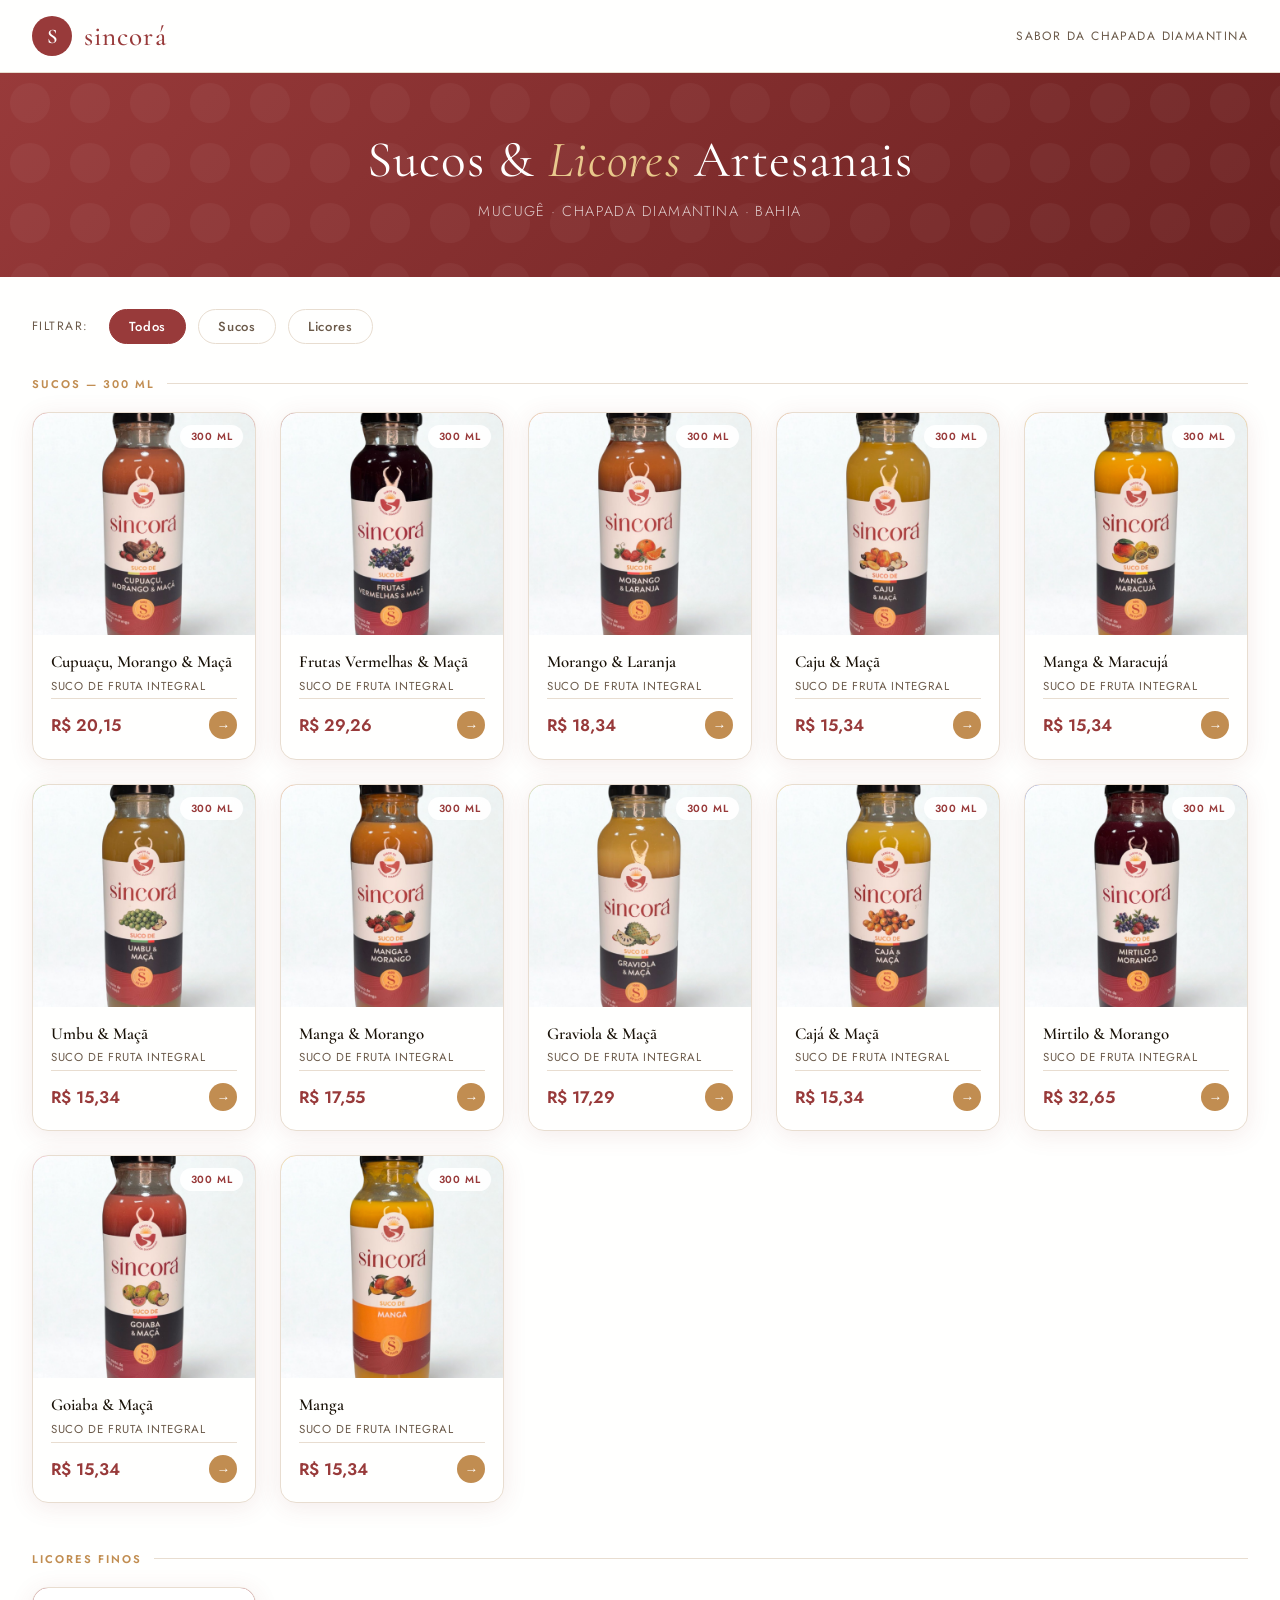
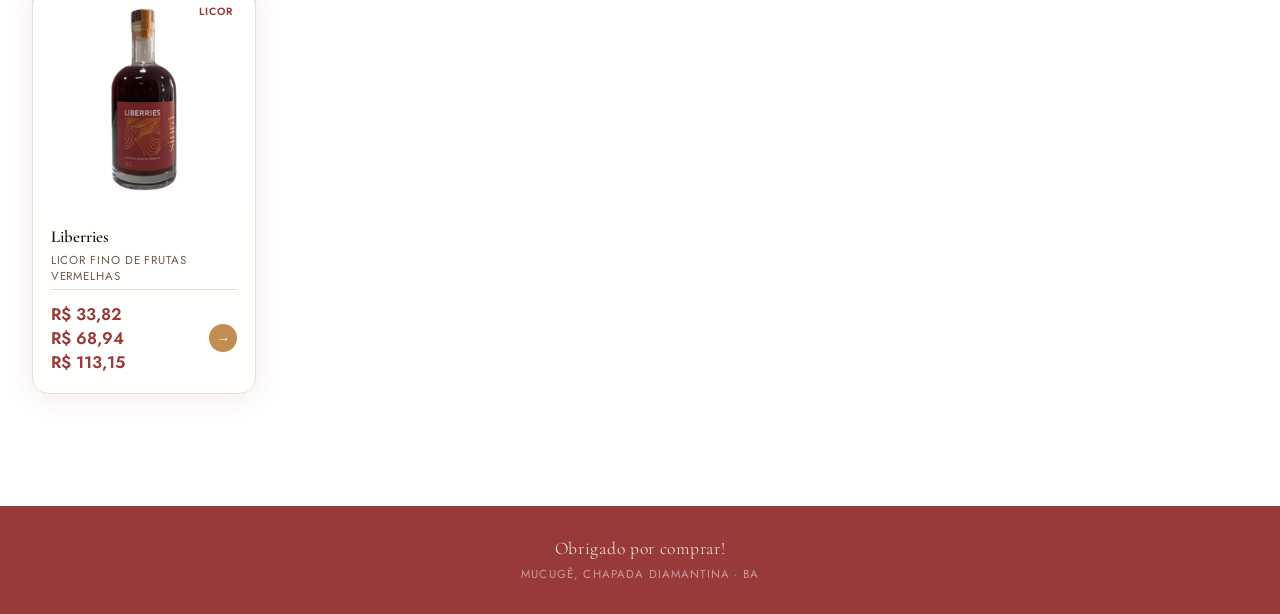
==== index.html @ 99c29a80 "alterei o local dos arquivos para a pasta root" ====
<!DOCTYPE html>
<html lang="pt-BR">
<head>
  <meta charset="UTF-8" />
  <meta name="viewport" content="width=device-width, initial-scale=1.0" />
  <title>Sincorá — Catálogo</title>
  <link rel="stylesheet" href="style.css" />
</head>
<body>

  <header class="site-header">
    <div class="header-inner">
      <a href="index.html" class="brand">
        <div class="brand-mark">S</div>
        <span class="brand-name">sincorá</span>
      </a>
      <span class="header-tagline">Sabor da Chapada Diamantina</span>
    </div>
  </header>

  <section class="hero-strip">
    <h1>Sucos &amp; <em>Licores</em> Artesanais</h1>
    <p>Mucugê · Chapada Diamantina · Bahia</p>
  </section>

  <div class="filter-bar">
    <span class="filter-label">Filtrar:</span>
    <button class="filter-btn active" data-filter="all">Todos</button>
    <button class="filter-btn" data-filter="suco">Sucos</button>
    <button class="filter-btn" data-filter="licor">Licores</button>
  </div>

  <main class="catalog">
    <p class="section-label" id="sucos-label">Sucos — 300 ml</p>
    <div class="catalog-grid" id="catalog-grid"></div>

    <p class="section-label" id="licores-label">Licores Finos</p>
    <div class="catalog-grid" id="licores-grid"></div>
  </main>

  <footer class="site-footer">
    <p>Obrigado por comprar!</p>
    <small>Mucugê, Chapada Diamantina · BA</small>
  </footer>

  <script src="script.js"></script>
  <script>
    const juiceGrid    = document.getElementById('catalog-grid');
    const licorGrid    = document.getElementById('licores-grid');
    const sucosLabel   = document.getElementById('sucos-label');
    const licoresLabel = document.getElementById('licores-label');

    let juiceIndex = 0, licorIndex = 0;

    sincora.products.forEach(p => {
      const isLicor = p.category === 'licor';
      const idx     = isLicor ? licorIndex++ : juiceIndex++;

      const card = document.createElement('a');
      card.className = 'product-card';
      card.href = `pages/product.html?id=${p.id}`;
      card.dataset.category = p.category;
      card.style.animationDelay = `${idx * 0.06}s`;

      card.innerHTML = `
        ${sincora.getVisualHTML(p, 'card', false)}
        <div class="card-body">
          <div class="card-name">${p.name}</div>
          <div class="card-volume">${isLicor ? (p.subtitle || 'Licor Fino') : 'Suco de Fruta Integral'}</div>
          <div class="card-footer">
            <span class="card-price">${isLicor ? 'R$ 33,82 <br> R$ 68,94 <br> R$ 113,15' : p.price}</span>
            <span class="card-cta">→</span>
          </div>
        </div>`;

      (isLicor ? licorGrid : juiceGrid).appendChild(card);
    });

    document.querySelectorAll('.filter-btn').forEach(btn => {
      btn.addEventListener('click', () => {
        document.querySelectorAll('.filter-btn').forEach(b => b.classList.remove('active'));
        btn.classList.add('active');
        const filter = btn.dataset.filter;
        document.querySelectorAll('.product-card').forEach(card => {
          card.classList.toggle('hidden', filter !== 'all' && card.dataset.category !== filter);
        });
        sucosLabel.style.display   = filter === 'licor' ? 'none' : '';
        licoresLabel.style.display = filter === 'suco'  ? 'none' : '';
      });
    });
  </script>
</body>
</html>
---- style.css ----
@import url('https://fonts.googleapis.com/css2?family=Cormorant+Garamond:ital,wght@0,300;0,400;0,500;0,600;1,300;1,400&family=Jost:wght@300;400;500;600&display=swap');

:root {
  --clr-primary: #983a3a;
  --clr-accent: #c18d51;
  --clr-bg: #FFFFFE;
  --clr-bg-warm: #faf6f0;
  --clr-text: #1a1208;
  --clr-text-muted: #6b5a4a;
  --clr-border: #e8ddd0;
  --radius-card: 16px;
  --shadow-card: 0 4px 24px rgba(152, 58, 58, 0.10);
  --shadow-hover: 0 12px 48px rgba(152, 58, 58, 0.22);
  --transition: 0.35s cubic-bezier(0.4, 0, 0.2, 1);
}

*, *::before, *::after { box-sizing: border-box; margin: 0; padding: 0; }

html { scroll-behavior: smooth; }

body {
  font-family: 'Jost', sans-serif;
  background: var(--clr-bg);
  color: var(--clr-text);
  min-height: 100vh;
  overflow-x: hidden;
}

/* ── HEADER ── */
.site-header {
  background: var(--clr-bg);
  border-bottom: 1px solid var(--clr-border);
  position: sticky;
  top: 0;
  z-index: 100;
  padding: 0 2rem;
}

.header-inner {
  max-width: 1280px;
  margin: 0 auto;
  display: flex;
  align-items: center;
  justify-content: space-between;
  height: 72px;
}

.brand {
  display: flex;
  align-items: center;
  gap: 12px;
  text-decoration: none;
}

.brand-mark {
  width: 40px;
  height: 40px;
  background: var(--clr-primary);
  border-radius: 50%;
  display: flex;
  align-items: center;
  justify-content: center;
  color: #fff;
  font-family: 'Cormorant Garamond', serif;
  font-size: 1.3rem;
  font-weight: 600;
  letter-spacing: -0.5px;
  flex-shrink: 0;
}

.brand-name {
  font-family: 'Cormorant Garamond', serif;
  font-size: 1.7rem;
  font-weight: 500;
  color: var(--clr-primary);
  letter-spacing: 0.04em;
}

.header-tagline {
  font-size: 0.75rem;
  letter-spacing: 0.12em;
  text-transform: uppercase;
  color: var(--clr-text-muted);
  font-weight: 400;
}

/* ── HERO STRIP ── */
.hero-strip {
  background: linear-gradient(135deg, var(--clr-primary) 0%, #6b2020 100%);
  color: #fff;
  text-align: center;
  padding: 3.5rem 2rem;
  position: relative;
  overflow: hidden;
}

.hero-strip::before {
  content: '';
  position: absolute;
  inset: 0;
  background: url("data:image/svg+xml,%3Csvg width='60' height='60' viewBox='0 0 60 60' xmlns='http://www.w3.org/2000/svg'%3E%3Cg fill='none' fill-rule='evenodd'%3E%3Cg fill='%23ffffff' fill-opacity='0.04'%3E%3Ccircle cx='30' cy='30' r='20'/%3E%3C/g%3E%3C/g%3E%3C/svg%3E") repeat;
  pointer-events: none;
}

.hero-strip h1 {
  font-family: 'Cormorant Garamond', serif;
  font-size: clamp(2rem, 5vw, 3.2rem);
  font-weight: 400;
  letter-spacing: 0.02em;
  margin-bottom: 0.6rem;
}

.hero-strip h1 em {
  font-style: italic;
  color: #e8c88a;
}

.hero-strip p {
  font-size: 0.9rem;
  letter-spacing: 0.1em;
  text-transform: uppercase;
  opacity: 0.75;
  font-weight: 300;
}

/* ── FILTER TABS ── */
.filter-bar {
  max-width: 1280px;
  margin: 0 auto;
  padding: 2rem 2rem 0;
  display: flex;
  gap: 0.75rem;
  align-items: center;
}

.filter-label {
  font-size: 0.75rem;
  letter-spacing: 0.12em;
  text-transform: uppercase;
  color: var(--clr-text-muted);
  margin-right: 0.5rem;
}

.filter-btn {
  background: none;
  border: 1.5px solid var(--clr-border);
  border-radius: 100px;
  padding: 0.45rem 1.2rem;
  font-family: 'Jost', sans-serif;
  font-size: 0.82rem;
  font-weight: 500;
  letter-spacing: 0.05em;
  color: var(--clr-text-muted);
  cursor: pointer;
  transition: var(--transition);
}

.filter-btn:hover,
.filter-btn.active {
  background: var(--clr-primary);
  border-color: var(--clr-primary);
  color: #fff;
}

/* ── CATALOG GRID ── */
.catalog {
  max-width: 1280px;
  margin: 0 auto;
  padding: 2rem;  
}

.section-label {
  font-size: 0.7rem;
  letter-spacing: 0.18em;
  text-transform: uppercase;
  color: var(--clr-accent);
  margin-bottom: 1.25rem;
  font-weight: 600;
  display: flex;
  align-items: center;
  gap: 0.75rem;
}

.section-label::after {
  content: '';
  flex: 1;
  height: 1px;
  background: var(--clr-border);
}

.catalog-grid {
  display: grid;
  grid-template-columns: repeat(auto-fill, minmax(220px, 1fr));
  gap: 1.5rem;
  margin-bottom: 3rem;
}

/* ── PRODUCT CARD ── */
.product-card {
  background: var(--clr-bg);
  border: 1.5px solid var(--clr-border);
  border-radius: var(--radius-card);
  overflow: hidden;
  text-decoration: none;
  color: inherit;
  display: flex;
  flex-direction: column;
  box-shadow: var(--shadow-card);
  transition: var(--transition);
  cursor: pointer;
  animation: fadeUp 0.5s ease both;
}

.product-card:hover {
  transform: translateY(-6px);
  box-shadow: var(--shadow-hover);
  border-color: var(--clr-accent);
}

@keyframes fadeUp {
  from { opacity: 0; transform: translateY(20px); }
  to   { opacity: 1; transform: translateY(0); }
}

.card-visual {
  aspect-ratio: 1;
  display: flex;
  align-items: center;
  justify-content: center;
  font-size: 4rem;
  position: relative;
  overflow: hidden;

}

.card-visual .ripple-bg {
  position: absolute;
  inset: -20%;
  border-radius: 50%;
  opacity: 0.15;
  filter: blur(20px);
}

.card-visual .emoji {
  position: relative;
  z-index: 1;
  filter: drop-shadow(0 4px 12px rgba(0,0,0,0.25));
  font-size: 3.5rem;
  transition: transform var(--transition);
}

.product-card:hover .emoji {
  transform: scale(1.15) rotate(-5deg);
}

.card-badge {
  position: absolute;
  top: 0.75rem;
  right: 0.75rem;
  background: rgba(255,255,255,0.92);
  border-radius: 100px;
  padding: 0.25rem 0.65rem;
  font-size: 0.65rem;
  font-weight: 600;
  letter-spacing: 0.08em;
  text-transform: uppercase;
  color: var(--clr-primary);
  backdrop-filter: blur(4px);
}

.card-body {
  padding: 1rem 1.1rem 1.2rem;
  flex: 1;
  display: flex;
  flex-direction: column;
  gap: 0.3rem;
}

.card-name {
  font-family: 'Cormorant Garamond', serif;
  font-size: 1.05rem;
  font-weight: 600;
  color: var(--clr-text);
  line-height: 1.3;
}

.card-volume {
  font-size: 0.72rem;
  letter-spacing: 0.08em;
  text-transform: uppercase;
  color: var(--clr-text-muted);
  font-weight: 400;
}

.card-footer {
  display: flex;
  align-items: center;
  justify-content: space-between;
  margin-top: auto;
  padding-top: 0.75rem;
  border-top: 1px solid var(--clr-border);
}

.card-price {
  font-size: 1.05rem;
  font-weight: 600;
  color: var(--clr-primary);
  font-family: 'Jost', sans-serif;
}

.card-cta {
  width: 28px;
  height: 28px;
  background: var(--clr-accent);
  border-radius: 50%;
  display: flex;
  align-items: center;
  justify-content: center;
  color: #fff;
  font-size: 0.85rem;
  line-height: 0;
  transition: var(--transition);
}

.product-card:hover .card-cta {
  background: var(--clr-primary);
  transform: scale(1.1);
}

/* ── FOOTER ── */
.site-footer {
  background: var(--clr-primary);
  color: rgba(255,255,255,0.9);
  text-align: center;
  padding: 2rem;
  margin-top: 2rem;
}

.site-footer p {
  font-family: 'Cormorant Garamond', serif;
  font-size: 1.1rem;
  font-weight: 300;
  letter-spacing: 0.04em;
}

.site-footer small {
  display: block;
  margin-top: 0.4rem;
  font-size: 0.72rem;
  letter-spacing: 0.1em;
  text-transform: uppercase;
  opacity: 0.55;
}

/* ── PRODUCT PAGE ── */
.product-page {
  max-width: 900px;
  margin: 0 auto;
  padding: 2rem;
}

.back-link {
  display: inline-flex;
  align-items: center;
  gap: 0.5rem;
  color: var(--clr-text-muted);
  text-decoration: none;
  font-size: 0.82rem;
  letter-spacing: 0.06em;
  text-transform: uppercase;
  font-weight: 500;
  margin-bottom: 2rem;
  transition: color var(--transition);
}

.back-link:hover { color: var(--clr-primary); }
.back-link span { font-size: 1.1rem; }

.product-layout {
  display: grid;
  grid-template-columns: 1fr 1fr;
  gap: 3rem;
  align-items: start;
}

.product-visual-panel {
  border-radius: 24px;
  aspect-ratio: 1;
  display: flex;
  align-items: center;
  justify-content: center;
  font-size: 8rem;
  position: relative;
  overflow: hidden;
}

.product-visual-panel .big-emoji {
  position: relative;
  z-index: 1;
  filter: drop-shadow(0 8px 32px rgba(0,0,0,0.3));
  animation: floatEmoji 3s ease-in-out infinite;
}

@keyframes floatEmoji {
  0%, 100% { transform: translateY(0) rotate(0deg); }
  50%       { transform: translateY(-12px) rotate(3deg); }
}

.product-info {
  padding-top: 0.5rem;
}

.product-category-badge {
  display: inline-block;
  font-size: 0.68rem;
  letter-spacing: 0.15em;
  text-transform: uppercase;
  font-weight: 600;
  color: var(--clr-accent);
  margin-bottom: 0.75rem;
}

.product-title {
  font-family: 'Cormorant Garamond', serif;
  font-size: clamp(1.8rem, 4vw, 2.6rem);
  font-weight: 500;
  line-height: 1.15;
  color: var(--clr-text);
  margin-bottom: 0.5rem;
}

.product-subtitle {
  font-size: 0.85rem;
  color: var(--clr-text-muted);
  font-style: italic;
  font-family: 'Cormorant Garamond', serif;
  margin-bottom: 1.5rem;
}

.product-price-box {
  background: var(--clr-bg-warm);
  border: 1.5px solid var(--clr-border);
  border-radius: 12px;
  padding: 1rem 1.25rem;
  margin-bottom: 1.5rem;
  display: flex;
  align-items: center;
  justify-content: space-between;
  gap: 1rem;
}

.price-label {
  font-size: 0.72rem;
  letter-spacing: 0.1em;
  text-transform: uppercase;
  color: var(--clr-text-muted);
  display: block;
  margin-bottom: 0.2rem;
}

.price-value {
  font-size: 1.9rem;
  font-weight: 600;
  color: var(--clr-primary);
  font-family: 'Jost', sans-serif;
  line-height: 1;
}

.volume-value {
  font-size: 1rem;
  color: var(--clr-text-muted);
  font-weight: 300;
  text-align: right;
}

.product-description {
  font-size: 0.95rem;
  line-height: 1.75;
  color: var(--clr-text-muted);
  margin-bottom: 1.5rem;
}

.product-tags {
  display: flex;
  flex-wrap: wrap;
  gap: 0.5rem;
  margin-bottom: 2rem;
}

.tag {
  background: rgba(152, 58, 58, 0.07);
  border: 1px solid rgba(152, 58, 58, 0.15);
  border-radius: 100px;
  padding: 0.3rem 0.85rem;
  font-size: 0.72rem;
  font-weight: 500;
  letter-spacing: 0.05em;
  color: var(--clr-primary);
}

.origin-strip {
  border-top: 1px solid var(--clr-border);
  padding-top: 1.25rem;
  display: flex;
  align-items: center;
  gap: 0.75rem;
}

.origin-icon {
  width: 36px;
  height: 36px;
  background: var(--clr-primary);
  border-radius: 50%;
  display: flex;
  align-items: center;
  justify-content: center;
  font-size: 1rem;
  flex-shrink: 0;
}

.origin-text {
  font-size: 0.8rem;
  color: var(--clr-text-muted);
  line-height: 1.5;
}

.origin-text strong {
  display: block;
  color: var(--clr-text);
  font-weight: 500;
  font-size: 0.82rem;
  margin-bottom: 0.1rem;
}

/* ── RESPONSIVE ── */
@media (max-width: 700px) {
  .product-layout {
    grid-template-columns: 1fr;
    gap: 1.5rem;
  }

  .product-visual-panel {
    max-width: 280px;
    margin: 0 auto;
    width: 100%;
  }

  .catalog-grid {
    grid-template-columns: repeat(auto-fill, minmax(160px, 1fr));
    gap: 1rem;
  }

  .header-tagline { display: none; }
}

@media (max-width: 420px) {
  .catalog-grid {
    grid-template-columns: 1fr 1fr;
  }

  .hero-strip { padding: 2rem 1rem; }
  .catalog, .product-page { padding: 1rem; }
}

/* ── PRODUCT IMAGES ── */
.card-img {
  position: absolute;
  inset: 0;
  width: 100%;
  height: 100%;
  object-fit: cover;
}
.card-emoji-fallback {
  position: absolute;
  inset: 0;
  display: flex;
  align-items: center;
  justify-content: center;
}
.product-img {
  position: relative;
  z-index: 1;
  width: 85%;
  height: 85%;
  object-fit: contain;
  filter: drop-shadow(0 8px 32px rgba(0,0,0,0.3));
}

/* ── HIDDEN (for filter) ── */
.product-card.hidden {
  display: none;
}
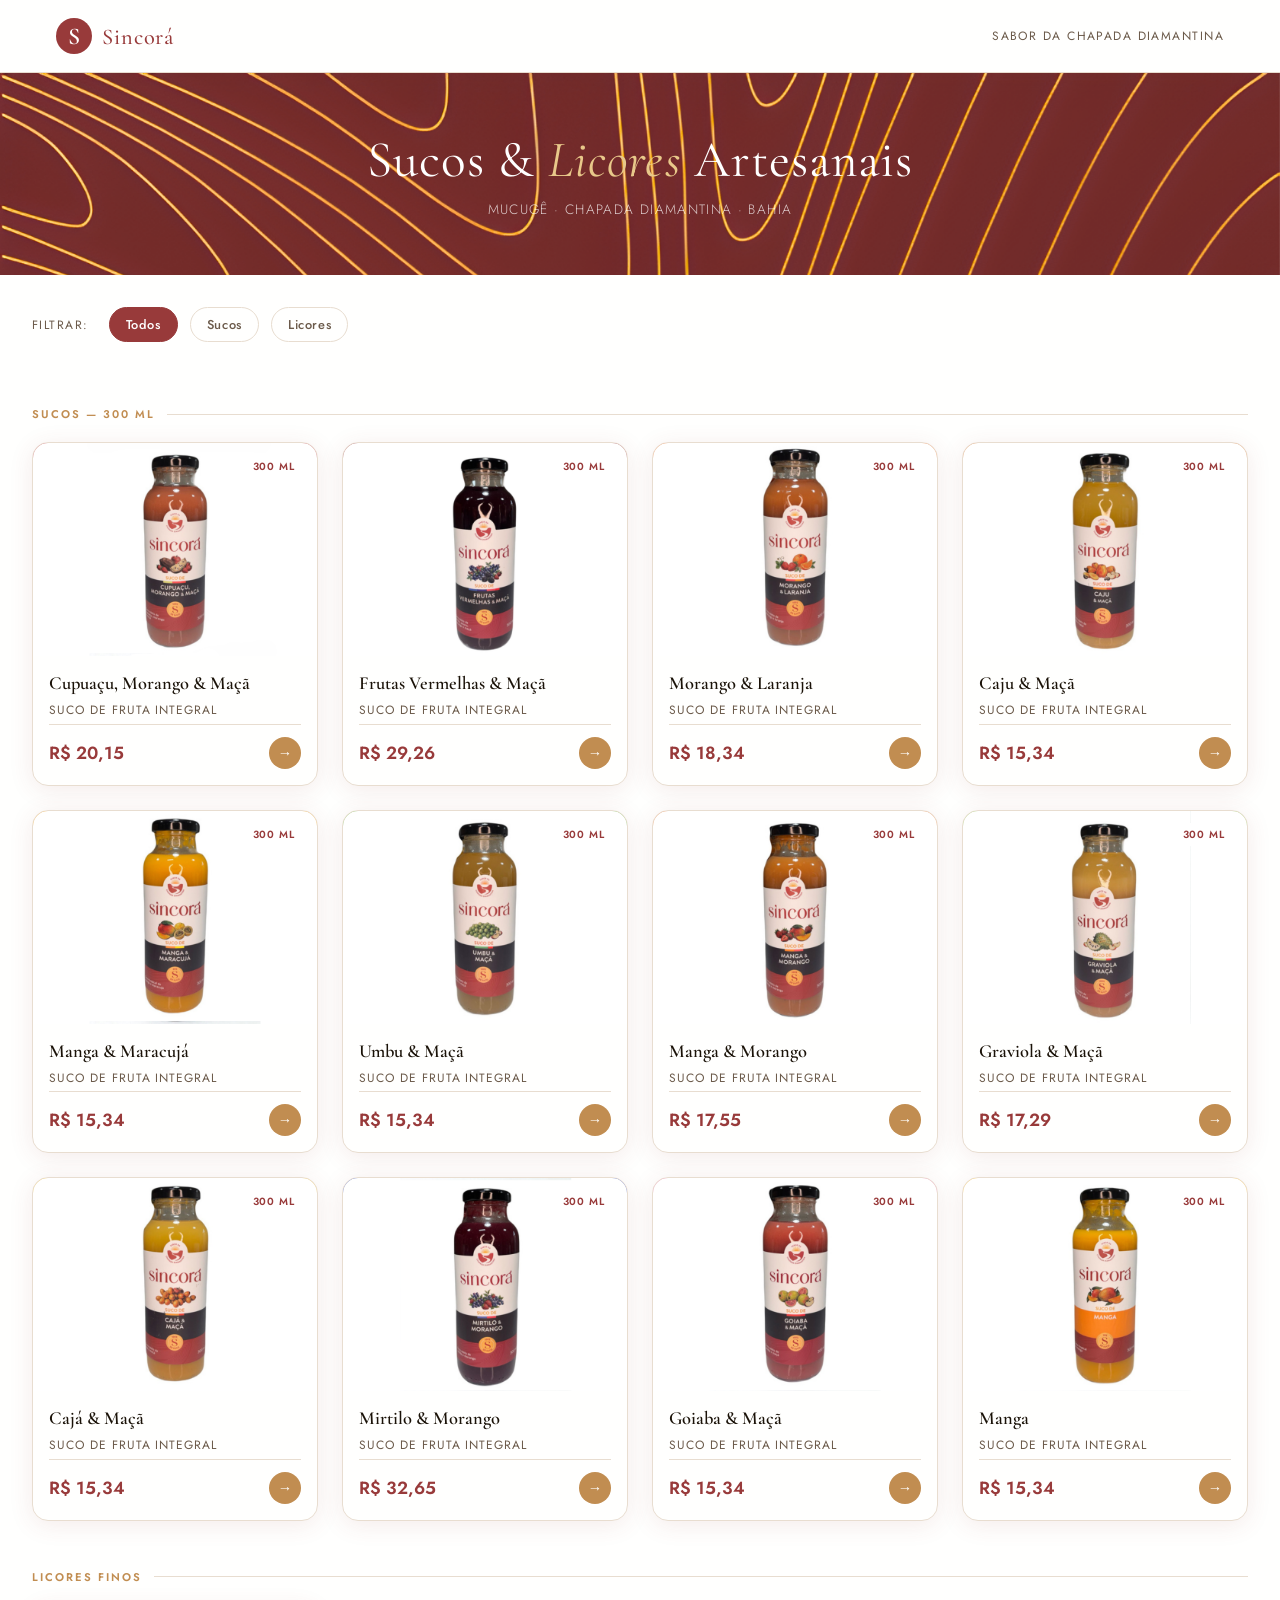
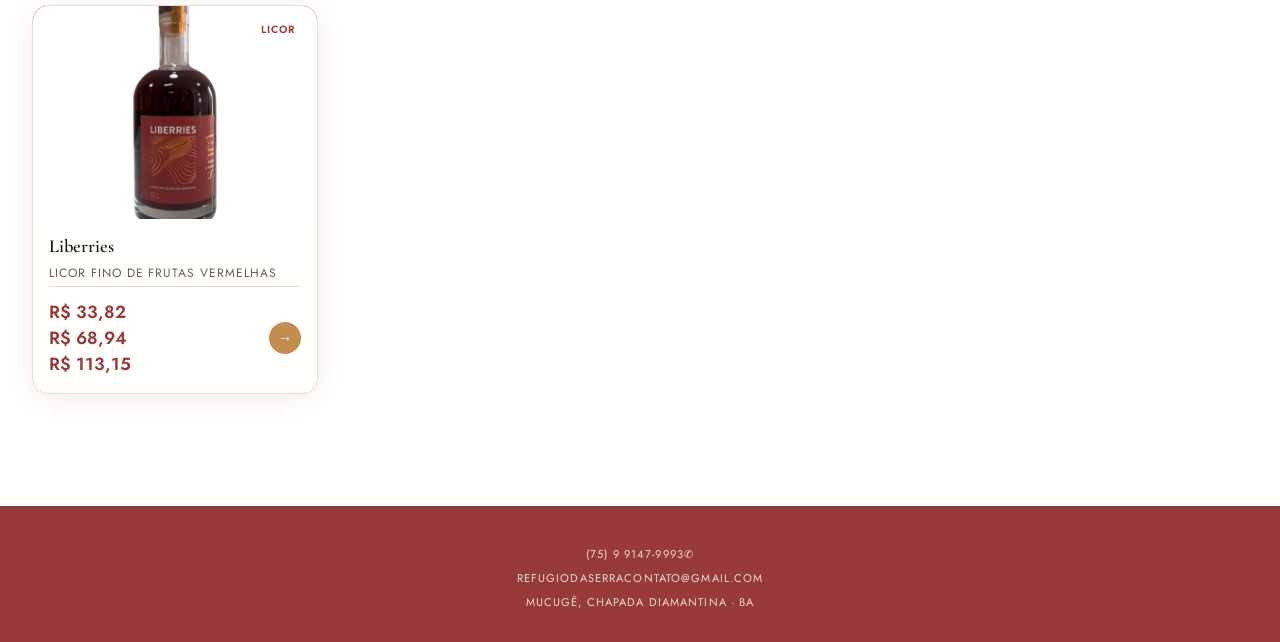
==== commit 1a074a0f: "Melhorado a interface mbile focando no uso em celulares e tablets. Também há mudanças pontuais no es" ====
--- a/index.html
+++ b/index.html
@@ -11,8 +11,10 @@
   <header class="site-header">
     <div class="header-inner">
       <a href="index.html" class="brand">
-        <div class="brand-mark">S</div>
-        <span class="brand-name">sincorá</span>
+        <div class="brand-mark">
+          S
+        </div>
+        <span class="brand-name">Sincorá</span>
       </a>
       <span class="header-tagline">Sabor da Chapada Diamantina</span>
     </div>
@@ -39,7 +41,8 @@
   </main>
 
   <footer class="site-footer">
-    <p>Obrigado por comprar!</p>
+    <small>(75) 9 9147-9993✆</small>
+    <small>refugiodaserracontato@gmail.com</small>
     <small>Mucugê, Chapada Diamantina · BA</small>
   </footer>
 
--- a/style.css
+++ b/style.css
@@ -26,14 +26,14 @@
   overflow-x: hidden;
 }
 
-/* ── HEADER ── */
+/* ── HEADER (Mobile Base) ── */
 .site-header {
   background: var(--clr-bg);
   border-bottom: 1px solid var(--clr-border);
   position: sticky;
   top: 0;
   z-index: 100;
-  padding: 0 2rem;
+  padding: 0 1.5rem;
 }
 
 .header-inner {
@@ -42,19 +42,19 @@
   display: flex;
   align-items: center;
   justify-content: space-between;
-  height: 72px;
+  height: 64px;
 }
 
 .brand {
   display: flex;
   align-items: center;
-  gap: 12px;
+  gap: 10px;
   text-decoration: none;
 }
 
 .brand-mark {
-  width: 40px;
-  height: 40px;
+  width: 36px;
+  height: 36px;
   background: var(--clr-primary);
   border-radius: 50%;
   display: flex;
@@ -62,7 +62,7 @@
   justify-content: center;
   color: #fff;
   font-family: 'Cormorant Garamond', serif;
-  font-size: 1.3rem;
+  font-size: 1.5rem;
   font-weight: 600;
   letter-spacing: -0.5px;
   flex-shrink: 0;
@@ -70,26 +70,25 @@
 
 .brand-name {
   font-family: 'Cormorant Garamond', serif;
-  font-size: 1.7rem;
+  font-size: 1.4rem;
   font-weight: 500;
   color: var(--clr-primary);
   letter-spacing: 0.04em;
 }
 
+/* Esconde a tagline no celular para poupar espaço */
 .header-tagline {
-  font-size: 0.75rem;
-  letter-spacing: 0.12em;
-  text-transform: uppercase;
-  color: var(--clr-text-muted);
-  font-weight: 400;
-}
-
-/* ── HERO STRIP ── */
+  display: none; 
+}
+
+/* ── HERO STRIP (Mobile Base) ── */
 .hero-strip {
-  background: linear-gradient(135deg, var(--clr-primary) 0%, #6b2020 100%);
+  background-image: url(./images/background.png);
+  background-repeat: no-repeat;
+  background-size: cover;
   color: #fff;
   text-align: center;
-  padding: 3.5rem 2rem;
+  padding: 2.5rem 1.5rem;
   position: relative;
   overflow: hidden;
 }
@@ -98,16 +97,16 @@
   content: '';
   position: absolute;
   inset: 0;
-  background: url("data:image/svg+xml,%3Csvg width='60' height='60' viewBox='0 0 60 60' xmlns='http://www.w3.org/2000/svg'%3E%3Cg fill='none' fill-rule='evenodd'%3E%3Cg fill='%23ffffff' fill-opacity='0.04'%3E%3Ccircle cx='30' cy='30' r='20'/%3E%3C/g%3E%3C/g%3E%3C/svg%3E") repeat;
-  pointer-events: none;
+  filter: brightness(0.1);
 }
 
 .hero-strip h1 {
   font-family: 'Cormorant Garamond', serif;
-  font-size: clamp(2rem, 5vw, 3.2rem);
+  font-size: 2rem;
   font-weight: 400;
   letter-spacing: 0.02em;
-  margin-bottom: 0.6rem;
+  margin-bottom: 0.5rem;
+  position: relative;
 }
 
 .hero-strip h1 em {
@@ -116,21 +115,29 @@
 }
 
 .hero-strip p {
-  font-size: 0.9rem;
+  font-size: 0.85rem;
   letter-spacing: 0.1em;
   text-transform: uppercase;
   opacity: 0.75;
   font-weight: 300;
-}
-
-/* ── FILTER TABS ── */
+  position: relative;
+}
+
+/* ── FILTER TABS (Mobile Base - Scroll Horizontal) ── */
 .filter-bar {
   max-width: 1280px;
   margin: 0 auto;
-  padding: 2rem 2rem 0;
+  padding: 1.5rem 1.5rem 0;
   display: flex;
   gap: 0.75rem;
   align-items: center;
+  overflow-x: auto; /* Permite scroll horizontal no mobile */
+  scrollbar-width: none; /* Esconde scrollbar no Firefox */
+  -ms-overflow-style: none;  /* Esconde scrollbar no IE and Edge */
+}
+
+.filter-bar::-webkit-scrollbar {
+  display: none; /* Esconde scrollbar no Chrome/Safari */
 }
 
 .filter-label {
@@ -139,19 +146,21 @@
   text-transform: uppercase;
   color: var(--clr-text-muted);
   margin-right: 0.5rem;
+  white-space: nowrap;
 }
 
 .filter-btn {
   background: none;
   border: 1.5px solid var(--clr-border);
   border-radius: 100px;
-  padding: 0.45rem 1.2rem;
+  padding: 0.45rem 1rem;
   font-family: 'Jost', sans-serif;
-  font-size: 0.82rem;
+  font-size: 0.8rem;
   font-weight: 500;
   letter-spacing: 0.05em;
   color: var(--clr-text-muted);
   cursor: pointer;
+  white-space: nowrap;
   transition: var(--transition);
 }
 
@@ -162,11 +171,11 @@
   color: #fff;
 }
 
-/* ── CATALOG GRID ── */
+/* ── CATALOG GRID (Mobile Base - UMA COLUNA) ── */
 .catalog {
   max-width: 1280px;
   margin: 0 auto;
-  padding: 2rem;  
+  padding: 1.5rem;  
 }
 
 .section-label {
@@ -190,8 +199,8 @@
 
 .catalog-grid {
   display: grid;
-  grid-template-columns: repeat(auto-fill, minmax(220px, 1fr));
-  gap: 1.5rem;
+  grid-template-columns: 1fr; /* UMA COLUNA PADRÃO PARA MOBILE */
+  gap: 1.25rem;
   margin-bottom: 3rem;
 }
 
@@ -211,10 +220,8 @@
   animation: fadeUp 0.5s ease both;
 }
 
-.product-card:hover {
-  transform: translateY(-6px);
-  box-shadow: var(--shadow-hover);
-  border-color: var(--clr-accent);
+.product-card:active {
+  transform: scale(0.98);
 }
 
 @keyframes fadeUp {
@@ -223,14 +230,13 @@
 }
 
 .card-visual {
-  aspect-ratio: 1;
+  aspect-ratio: 4/3; /* Proporção um pouco mais retangular no mobile para não ocupar a tela toda */
   display: flex;
   align-items: center;
   justify-content: center;
   font-size: 4rem;
   position: relative;
   overflow: hidden;
-
 }
 
 .card-visual .ripple-bg {
@@ -247,10 +253,6 @@
   filter: drop-shadow(0 4px 12px rgba(0,0,0,0.25));
   font-size: 3.5rem;
   transition: transform var(--transition);
-}
-
-.product-card:hover .emoji {
-  transform: scale(1.15) rotate(-5deg);
 }
 
 .card-badge {
@@ -266,10 +268,11 @@
   text-transform: uppercase;
   color: var(--clr-primary);
   backdrop-filter: blur(4px);
+  z-index: 2;
 }
 
 .card-body {
-  padding: 1rem 1.1rem 1.2rem;
+  padding: 1rem;
   flex: 1;
   display: flex;
   flex-direction: column;
@@ -278,14 +281,14 @@
 
 .card-name {
   font-family: 'Cormorant Garamond', serif;
-  font-size: 1.05rem;
+  font-size: 1.15rem;
   font-weight: 600;
   color: var(--clr-text);
   line-height: 1.3;
 }
 
 .card-volume {
-  font-size: 0.72rem;
+  font-size: 0.75rem;
   letter-spacing: 0.08em;
   text-transform: uppercase;
   color: var(--clr-text-muted);
@@ -302,61 +305,55 @@
 }
 
 .card-price {
-  font-size: 1.05rem;
+  font-size: 1.1rem;
   font-weight: 600;
   color: var(--clr-primary);
   font-family: 'Jost', sans-serif;
 }
 
 .card-cta {
-  width: 28px;
-  height: 28px;
+  width: 32px;
+  height: 32px;
   background: var(--clr-accent);
   border-radius: 50%;
   display: flex;
   align-items: center;
   justify-content: center;
   color: #fff;
-  font-size: 0.85rem;
+  font-size: 0.9rem;
   line-height: 0;
   transition: var(--transition);
 }
 
-.product-card:hover .card-cta {
-  background: var(--clr-primary);
-  transform: scale(1.1);
-}
-
-/* ── FOOTER ── */
+/* ── FOOTER (Mobile Base) ── */
 .site-footer {
   background: var(--clr-primary);
   color: rgba(255,255,255,0.9);
   text-align: center;
-  padding: 2rem;
+  padding: 2rem 1.5rem;
   margin-top: 2rem;
 }
 
 .site-footer p {
-  font-family: 'Cormorant Garamond', serif;
-  font-size: 1.1rem;
+  font-size: 1rem;
   font-weight: 300;
   letter-spacing: 0.04em;
 }
 
 .site-footer small {
   display: block;
-  margin-top: 0.4rem;
-  font-size: 0.72rem;
+  margin-top: 0.5rem;
+  font-size: 0.7rem;
   letter-spacing: 0.1em;
   text-transform: uppercase;
-  opacity: 0.55;
-}
-
-/* ── PRODUCT PAGE ── */
+  opacity: 0.9;
+}
+
+/* ── PRODUCT PAGE (Mobile Base - UMA COLUNA) ── */
 .product-page {
   max-width: 900px;
   margin: 0 auto;
-  padding: 2rem;
+  padding: 1.5rem;
 }
 
 .back-link {
@@ -369,29 +366,27 @@
   letter-spacing: 0.06em;
   text-transform: uppercase;
   font-weight: 500;
-  margin-bottom: 2rem;
-  transition: color var(--transition);
-}
-
-.back-link:hover { color: var(--clr-primary); }
-.back-link span { font-size: 1.1rem; }
+  margin-bottom: 1.5rem;
+}
 
 .product-layout {
   display: grid;
-  grid-template-columns: 1fr 1fr;
-  gap: 3rem;
-  align-items: start;
+  grid-template-columns: 1fr; /* UMA COLUNA PADRÃO PARA MOBILE */
+  gap: 1.5rem;
 }
 
 .product-visual-panel {
-  border-radius: 24px;
+  border-radius: 20px;
   aspect-ratio: 1;
   display: flex;
   align-items: center;
   justify-content: center;
-  font-size: 8rem;
+  font-size: 6rem;
   position: relative;
   overflow: hidden;
+  width: 100%;
+  max-width: 320px; /* Evita que a imagem fique gigante no mobile */
+  margin: 0 auto;
 }
 
 .product-visual-panel .big-emoji {
@@ -399,11 +394,6 @@
   z-index: 1;
   filter: drop-shadow(0 8px 32px rgba(0,0,0,0.3));
   animation: floatEmoji 3s ease-in-out infinite;
-}
-
-@keyframes floatEmoji {
-  0%, 100% { transform: translateY(0) rotate(0deg); }
-  50%       { transform: translateY(-12px) rotate(3deg); }
 }
 
 .product-info {
@@ -422,7 +412,7 @@
 
 .product-title {
   font-family: 'Cormorant Garamond', serif;
-  font-size: clamp(1.8rem, 4vw, 2.6rem);
+  font-size: 2rem;
   font-weight: 500;
   line-height: 1.15;
   color: var(--clr-text);
@@ -441,7 +431,7 @@
   background: var(--clr-bg-warm);
   border: 1.5px solid var(--clr-border);
   border-radius: 12px;
-  padding: 1rem 1.25rem;
+  padding: 1rem;
   margin-bottom: 1.5rem;
   display: flex;
   align-items: center;
@@ -459,7 +449,7 @@
 }
 
 .price-value {
-  font-size: 1.9rem;
+  font-size: 1.6rem;
   font-weight: 600;
   color: var(--clr-primary);
   font-family: 'Jost', sans-serif;
@@ -467,7 +457,7 @@
 }
 
 .volume-value {
-  font-size: 1rem;
+  font-size: 0.9rem;
   color: var(--clr-text-muted);
   font-weight: 300;
   text-align: right;
@@ -475,7 +465,7 @@
 
 .product-description {
   font-size: 0.95rem;
-  line-height: 1.75;
+  line-height: 1.6;
   color: var(--clr-text-muted);
   margin-bottom: 1.5rem;
 }
@@ -484,7 +474,7 @@
   display: flex;
   flex-wrap: wrap;
   gap: 0.5rem;
-  margin-bottom: 2rem;
+  margin-bottom: 1.5rem;
 }
 
 .tag {
@@ -532,51 +522,21 @@
   margin-bottom: 0.1rem;
 }
 
-/* ── RESPONSIVE ── */
-@media (max-width: 700px) {
-  .product-layout {
-    grid-template-columns: 1fr;
-    gap: 1.5rem;
-  }
-
-  .product-visual-panel {
-    max-width: 280px;
-    margin: 0 auto;
-    width: 100%;
-  }
-
-  .catalog-grid {
-    grid-template-columns: repeat(auto-fill, minmax(160px, 1fr));
-    gap: 1rem;
-  }
-
-  .header-tagline { display: none; }
-}
-
-@media (max-width: 420px) {
-  .catalog-grid {
-    grid-template-columns: 1fr 1fr;
-  }
-
-  .hero-strip { padding: 2rem 1rem; }
-  .catalog, .product-page { padding: 1rem; }
-}
-
-/* ── PRODUCT IMAGES ── */
-.card-img {
+/* ── IMAGENS & HIDDEN CLASS ── */
+.card-img, .card-emoji-fallback {
   position: absolute;
   inset: 0;
   width: 100%;
   height: 100%;
   object-fit: cover;
 }
+
 .card-emoji-fallback {
-  position: absolute;
-  inset: 0;
   display: flex;
   align-items: center;
   justify-content: center;
 }
+
 .product-img {
   position: relative;
   z-index: 1;
@@ -586,7 +546,72 @@
   filter: drop-shadow(0 8px 32px rgba(0,0,0,0.3));
 }
 
-/* ── HIDDEN (for filter) ── */
 .product-card.hidden {
   display: none;
 }
+
+/* ========================================= */
+/* ── MEDIA QUERIES (PROGRESSIVE ENHANCEMENT) */
+/* ========================================= */
+
+/* TABLETS (A partir de 768px) */
+@media (min-width: 768px) {
+  .header-inner { height: 72px; padding: 0 2rem; }
+  .header-tagline { display: block; font-size: 0.75rem; letter-spacing: 0.12em; text-transform: uppercase; color: var(--clr-text-muted); }
+  
+  .hero-strip { padding: 3.5rem 2rem; }
+  .hero-strip h1 { font-size: 2.8rem; }
+  
+  .catalog, .filter-bar, .product-page { padding: 2rem; }
+  
+  /* No tablet, podemos usar 2 colunas para melhor aproveitamento */
+  .catalog-grid {
+    grid-template-columns: repeat(2, 1fr);
+    gap: 1.5rem;
+  }
+
+  .product-layout {
+    grid-template-columns: 1fr 1fr;
+    gap: 2rem;
+    align-items: start;
+  }
+
+  .product-visual-panel {
+    max-width: 100%; /* Volta a preencher a coluna */
+    font-size: 8rem;
+  }
+}
+
+/* DESKTOPS (A partir de 1024px) */
+@media (min-width: 1024px) {
+  .hero-strip h1 { font-size: 3.2rem; }
+  
+  /* No desktop, deixamos o grid preencher automaticamente com colunas */
+  .catalog-grid {
+    grid-template-columns: repeat(auto-fill, minmax(240px, 1fr));
+  }
+
+  .product-layout {
+    gap: 3rem;
+  }
+
+  .product-title {
+    font-size: 2.6rem;
+  }
+
+  /* Efeitos de Hover ativados apenas para dispositivos com mouse (desktop) */
+  .product-card:hover {
+    transform: translateY(-6px);
+    box-shadow: var(--shadow-hover);
+    border-color: var(--clr-accent);
+  }
+
+  .product-card:hover .emoji {
+    transform: scale(1.15) rotate(-5deg);
+  }
+
+  .product-card:hover .card-cta {
+    background: var(--clr-primary);
+    transform: scale(1.1);
+  }
+}
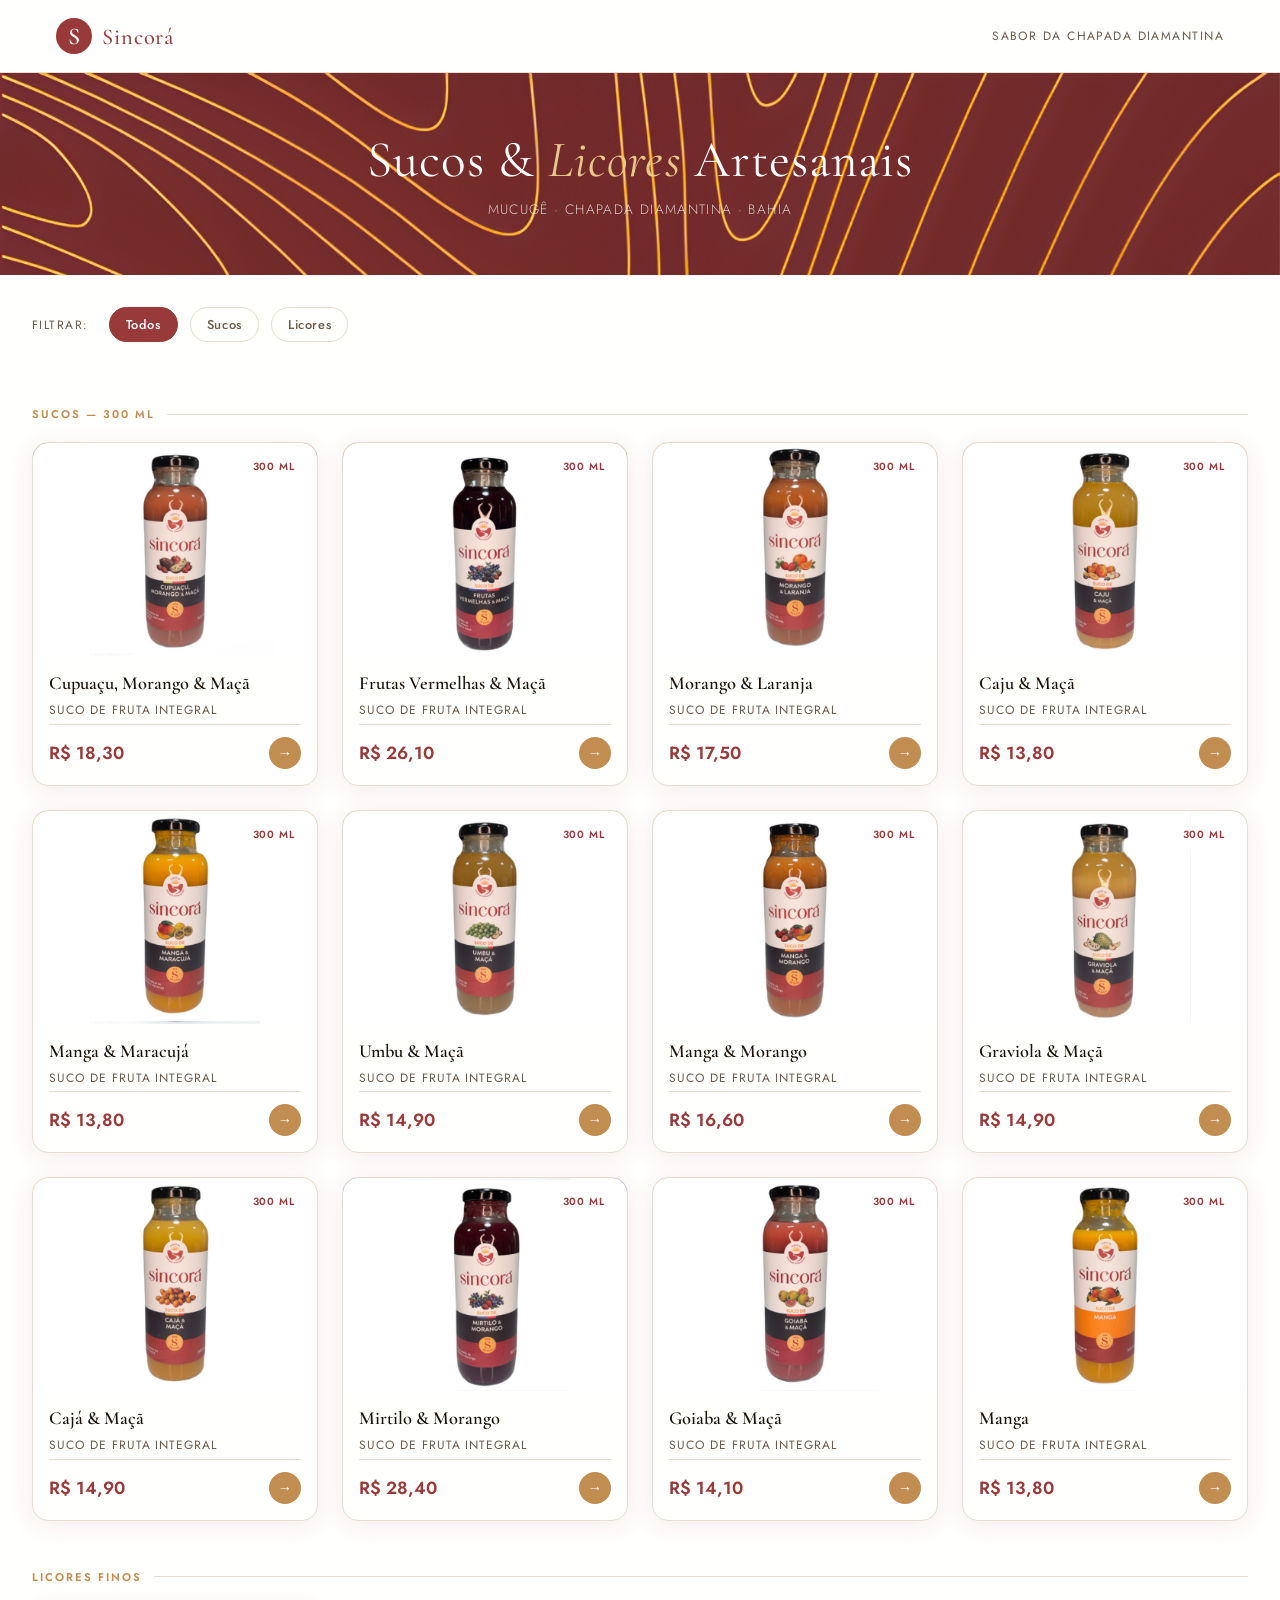
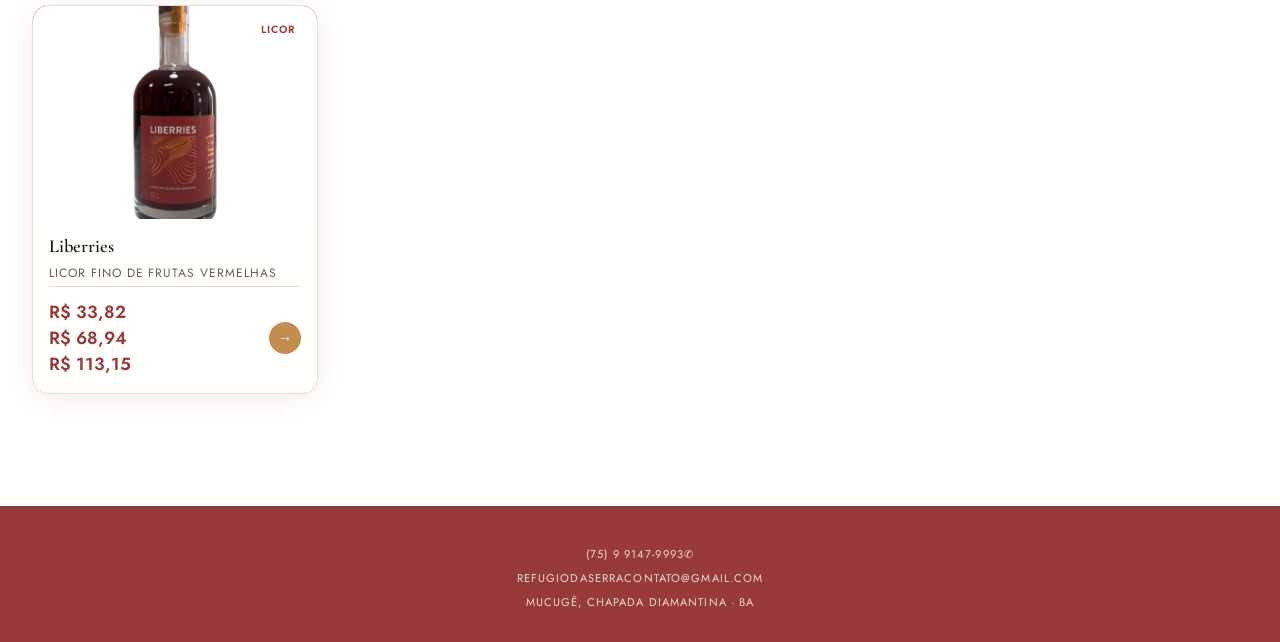
==== commit fe1dfbf3: "favicon adicionado" ====
--- a/index.html
+++ b/index.html
@@ -5,6 +5,7 @@
   <meta name="viewport" content="width=device-width, initial-scale=1.0" />
   <title>Sincorá — Catálogo</title>
   <link rel="stylesheet" href="style.css" />
+  <link rel="shortcut icon" href="images/favicon.png" type="image/x-icon">
 </head>
 <body>
 
